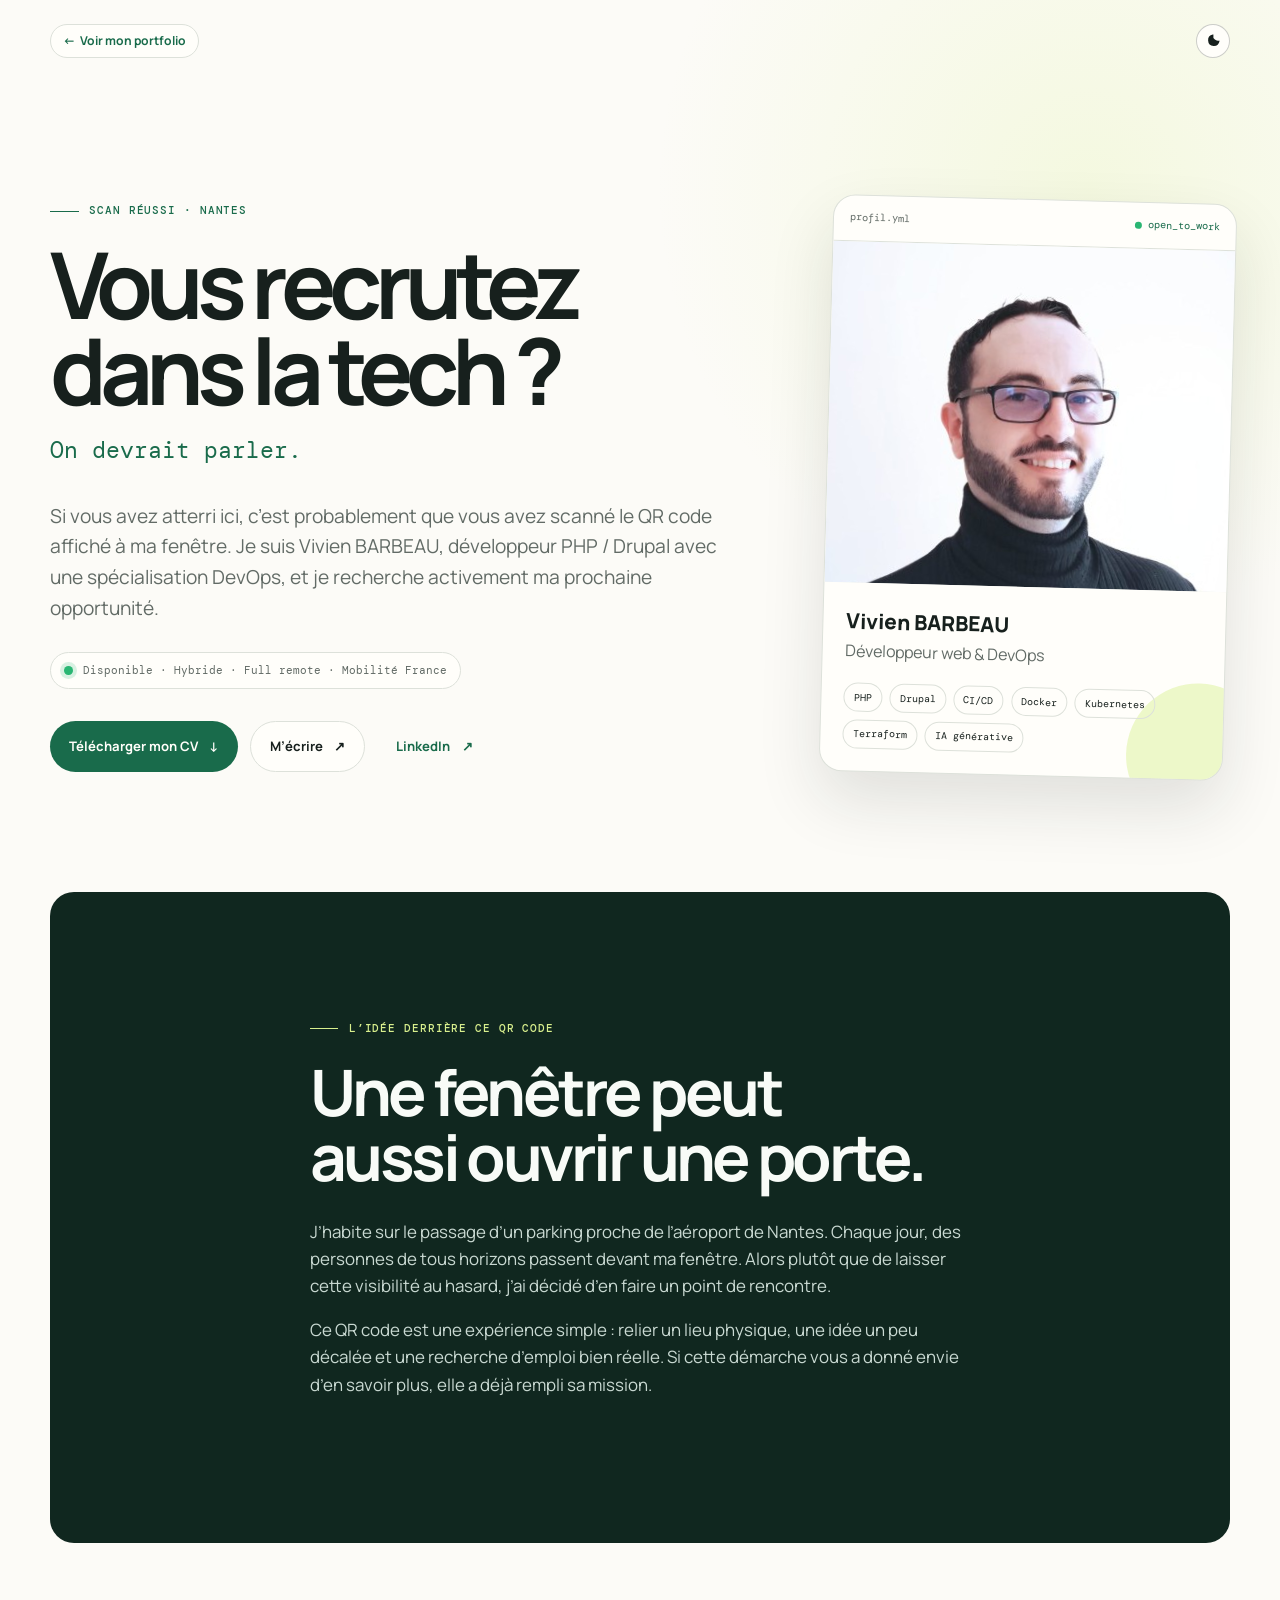
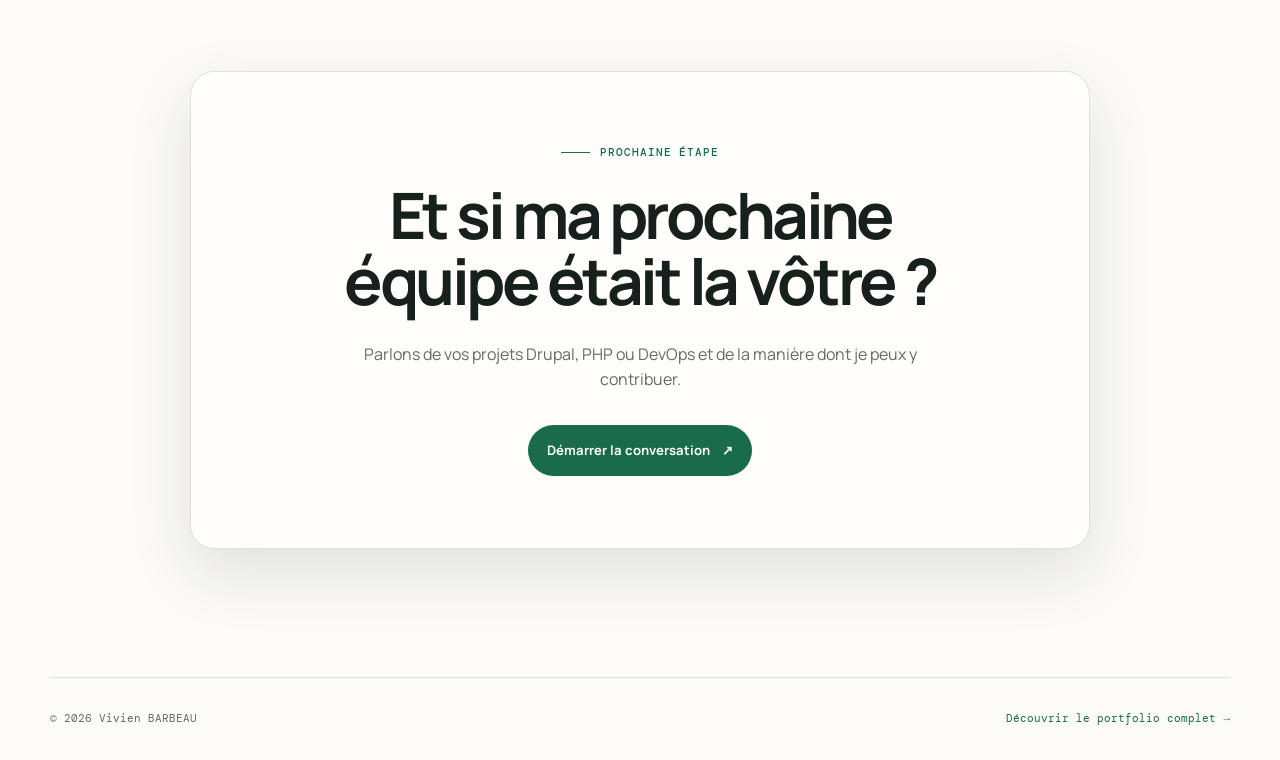
==== qrcode/index.html @ be9e88f1 "Add QR code recruitment campaign" ====
<!doctype html>
<html lang="fr">
  <head>
    <meta charset="UTF-8" />
    <meta name="viewport" content="width=device-width, initial-scale=1.0" />
    <meta
      name="description"
      content="Vous recrutez dans la tech ? Découvrez Vivien BARBEAU, développeur PHP, Drupal et DevOps disponible pour une nouvelle opportunité."
    />
    <meta name="robots" content="noindex, follow" />
    <meta name="theme-color" content="#f5f3ec" />
    <meta property="og:title" content="Vous recrutez dans la tech ? On devrait parler." />
    <meta
      property="og:description"
      content="Un QR code sur une fenêtre, une recherche d’emploi et peut-être notre prochaine collaboration."
    />
    <meta property="og:type" content="website" />
    <meta property="og:site_name" content="Vivien BARBEAU" />
    <meta property="og:url" content="https://vivienbarbeau.fr/qrcode/" />
    <meta property="og:image" content="https://vivienbarbeau.fr/qrcode/assets/qrcode-og.png" />
    <meta property="og:image:width" content="1200" />
    <meta property="og:image:height" content="630" />
    <meta property="og:image:alt" content="Vous recrutez dans la tech ? Vivien BARBEAU, développeur PHP, Drupal et DevOps." />
    <meta name="twitter:card" content="summary_large_image" />
    <meta name="twitter:title" content="Vous recrutez dans la tech ? On devrait parler." />
    <meta
      name="twitter:description"
      content="Un QR code sur une fenêtre, une recherche d’emploi et peut-être notre prochaine collaboration."
    />
    <meta name="twitter:image" content="https://vivienbarbeau.fr/qrcode/assets/qrcode-og.png" />
    <link rel="canonical" href="https://vivienbarbeau.fr/qrcode/" />
    <script>
      (() => {
        const theme = localStorage.getItem("theme") === "dark" ? "dark" : "light";
        document.documentElement.dataset.theme = theme;
        const meta = document.querySelector('meta[name="theme-color"]');
        if (meta) meta.content = theme === "dark" ? "#161511" : "#f5f3ec";
      })();
    </script>
    <title>Vous recrutez dans la tech ? — Vivien BARBEAU</title>
    <link rel="icon" href="/assets/favicon.svg" type="image/svg+xml" />
    <link rel="preconnect" href="https://fonts.googleapis.com" />
    <link rel="preconnect" href="https://fonts.gstatic.com" crossorigin />
    <link
      href="https://fonts.googleapis.com/css2?family=DM+Mono:wght@400;500&family=Manrope:wght@400;500;600;700;800&display=swap"
      rel="stylesheet"
    />
    <link rel="stylesheet" href="assets/qrcode.css?v=20260928b" />
    <script src="assets/qrcode.js?v=20260928b" defer></script>
    <script
      data-goatcounter="https://vivienbarbeau.goatcounter.com/count"
      async
      src="https://gc.zgo.at/count.js"
    ></script>
  </head>
  <body>
    <a class="skip-link" href="#contenu">Aller au contenu</a>

    <header class="campaign-header">
      <a
        class="portfolio-link"
        href="/"
        data-goatcounter-click="portfolio-view"
        data-goatcounter-title="Consultation du portfolio"
      >
        <span aria-hidden="true">←</span> Voir mon portfolio
      </a>
      <button class="theme-toggle" type="button" data-theme-toggle aria-pressed="false">
        <svg class="icon-moon" viewBox="0 0 24 24" aria-hidden="true">
          <path
            fill="currentColor"
            d="M12.6 2.2a.8.8 0 0 0-.9.2 8.6 8.6 0 1 0 10 10 .8.8 0 0 0-1-.9 6.9 6.9 0 0 1-8.1-8.3Z"
          />
        </svg>
        <svg class="icon-sun" viewBox="0 0 24 24" aria-hidden="true">
          <path
            fill="currentColor"
            d="M12 7.2a4.8 4.8 0 1 0 0 9.6 4.8 4.8 0 0 0 0-9.6Zm0-5a.8.8 0 0 1 .8.8v1.6a.8.8 0 0 1-1.6 0V3a.8.8 0 0 1 .8-.8Zm0 16.4a.8.8 0 0 1 .8.8V21a.8.8 0 0 1-1.6 0v-1.6a.8.8 0 0 1 .8-.8Zm9-7.6a.8.8 0 0 1-.8.8h-1.6a.8.8 0 0 1 0-1.6H20a.8.8 0 0 1 .8.8ZM5.4 12a.8.8 0 0 1-.8.8H3a.8.8 0 0 1 0-1.6h1.6a.8.8 0 0 1 .8.8Zm12.8-6.2a.8.8 0 0 1 0 1.1l-1.1 1.2a.8.8 0 1 1-1.2-1.1l1.2-1.2a.8.8 0 0 1 1.1 0ZM8.1 16.9a.8.8 0 0 1 0 1.1l-1.2 1.2a.8.8 0 0 1-1.1-1.1l1.2-1.2a.8.8 0 0 1 1.1 0Zm9.9 1.2a.8.8 0 0 1-1.1 0l-1.2-1.2a.8.8 0 0 1 1.2-1.1l1.1 1.2a.8.8 0 0 1 0 1.1ZM8.1 7.1 7 5.9A.8.8 0 0 1 8.1 4.8l1.2 1.1A.8.8 0 0 1 8.1 7.1Z"
          />
        </svg>
        <span class="sr-only">Activer le thème sombre</span>
      </button>
    </header>

    <main id="contenu">
      <section class="campaign-hero">
        <div class="hero-copy">
          <p class="eyebrow"><span></span>Scan réussi · Nantes</p>
          <h1>Vous recrutez<br />dans la tech&nbsp;?</h1>
          <p class="hero-lead">On devrait parler.</p>
          <p class="hero-intro">
            Si vous avez atterri ici, c’est probablement que vous avez scanné le QR code
            affiché à ma fenêtre. Je suis Vivien BARBEAU, développeur PHP / Drupal avec
            une spécialisation DevOps, et je recherche activement ma prochaine opportunité.
          </p>

          <div class="availability" aria-label="Disponibilité professionnelle">
            <span class="availability-dot" aria-hidden="true"></span>
            <span>Disponible · Hybride · Full remote · Mobilité France</span>
          </div>

          <div class="hero-actions" aria-label="Découvrir mon profil et me contacter">
            <a
              class="button button-primary"
              href="/assets/CV_Vivien_BARBEAU_PHP_Drupal_DevOps.pdf"
              download
              data-goatcounter-click="cv-download"
              data-goatcounter-title="Téléchargement du CV"
            >
              Télécharger mon CV <span aria-hidden="true">↓</span>
            </a>
            <a
              class="button button-secondary"
              href="mailto:vivien.barbeau.contact@gmail.com?subject=%5BQR%20Code%5D%20Prise%20de%20contact"
              data-goatcounter-click="email-contact"
              data-goatcounter-title="Prise de contact par e-mail"
            >
              M’écrire <span aria-hidden="true">↗</span>
            </a>
            <a
              class="button button-text"
              href="https://www.linkedin.com/in/vivien-barbeau/"
              target="_blank"
              rel="noreferrer"
              data-goatcounter-click="linkedin-profile"
              data-goatcounter-title="Consultation du profil LinkedIn"
            >
              LinkedIn <span aria-hidden="true">↗</span>
            </a>
          </div>
        </div>

        <aside class="profile-card" aria-label="Profil technique de Vivien BARBEAU">
          <div class="profile-card-topline">
            <span>profil.yml</span>
            <span class="status"><i aria-hidden="true"></i> open_to_work</span>
          </div>
          <div class="profile-portrait">
            <img src="/assets/vivien-barbeau.jpg" alt="Portrait de Vivien BARBEAU" />
          </div>
          <div class="profile-content">
            <p class="profile-name">Vivien BARBEAU</p>
            <p>Développeur web &amp; DevOps</p>
            <ul aria-label="Compétences principales">
              <li>PHP</li>
              <li>Drupal</li>
              <li>CI/CD</li>
              <li>Docker</li>
              <li>Kubernetes</li>
              <li>Terraform</li>
              <li>IA générative</li>
            </ul>
          </div>
        </aside>
      </section>

      <section class="story-section" aria-labelledby="histoire-titre">
        <div class="story-copy">
          <p class="eyebrow eyebrow-light"><span></span>L’idée derrière ce QR code</p>
          <h2 id="histoire-titre">Une fenêtre peut aussi ouvrir une porte.</h2>
          <p>
            J’habite sur le passage d’un parking proche de l’aéroport de Nantes. Chaque jour,
            des personnes de tous horizons passent devant ma fenêtre. Alors plutôt que de
            laisser cette visibilité au hasard, j’ai décidé d’en faire un point de rencontre.
          </p>
          <p>
            Ce QR code est une expérience simple&nbsp;: relier un lieu physique, une idée un peu
            décalée et une recherche d’emploi bien réelle. Si cette démarche vous a donné envie
            d’en savoir plus, elle a déjà rempli sa mission.
          </p>
        </div>
      </section>

      <section class="contact-panel" aria-labelledby="contact-titre">
        <p class="eyebrow"><span></span>Prochaine étape</p>
        <h2 id="contact-titre">Et si ma prochaine équipe était la vôtre&nbsp;?</h2>
        <p>Parlons de vos projets Drupal, PHP ou DevOps et de la manière dont je peux y contribuer.</p>
        <a
          class="button button-primary"
          href="mailto:vivien.barbeau.contact@gmail.com?subject=%5BQR%20Code%5D%20Prise%20de%20contact"
          data-goatcounter-click="email-contact"
          data-goatcounter-title="Prise de contact par e-mail"
        >
          Démarrer la conversation <span aria-hidden="true">↗</span>
        </a>
      </section>

      <template id="window-photo-template">
        <figure class="window-photo">
          <img
            src="assets/qr-window-photo.jpg"
            alt="L’affiche avec le QR code installée sur la fenêtre de Vivien"
            loading="lazy"
          />
          <figcaption>Le QR code, installé sur la fenêtre à l’origine de cette expérience.</figcaption>
        </figure>
      </template>
    </main>

    <footer class="campaign-footer">
      <span>© <span data-year></span> Vivien BARBEAU</span>
      <a href="/">Découvrir le portfolio complet <span aria-hidden="true">→</span></a>
    </footer>
  </body>
</html>
---- qrcode/assets/qrcode.css ----
:root {
  --paper: #fcfbf7;
  --paper-deep: #f1f3ee;
  --ink: #17201d;
  --muted: #626b66;
  --line: #dde1da;
  --green: #196b4b;
  --green-deep: #10271f;
  --lime: #d8ef8d;
  --surface: #fffefa;
  --on-green: #fffefa;
  --on-green-muted: #d4e6de;
  --shadow: rgba(23, 32, 29, 0.12);
  --glow: rgba(216, 239, 141, 0.22);
  --mono: "DM Mono", monospace;
  --sans: "Manrope", sans-serif;
  color-scheme: light;
}

html[data-theme="dark"] {
  --paper: #161511;
  --paper-deep: #1c1b17;
  --ink: #dce8e4;
  --muted: #9ca4a0;
  --line: #353630;
  --green: #94e4c4;
  --green-deep: #0b1d16;
  --lime: #c8e07c;
  --surface: #1c1b17;
  --on-green: #0c0e0c;
  --on-green-muted: rgba(12, 14, 12, 0.68);
  --shadow: rgba(0, 0, 0, 0.28);
  --glow: rgba(148, 228, 196, 0.1);
  color-scheme: dark;
}

* { box-sizing: border-box; }

html { font-size: 16px; scroll-behavior: smooth; }

body {
  min-width: 320px;
  margin: 0;
  overflow-x: hidden;
  color: var(--ink);
  background:
    radial-gradient(circle at 85% 8%, var(--glow), transparent 27rem),
    var(--paper);
  font-family: var(--sans);
  line-height: 1.6;
  -webkit-font-smoothing: antialiased;
}

a { color: inherit; }
img { display: block; max-width: 100%; }
button { font: inherit; }

:focus-visible {
  outline: 3px solid var(--lime);
  outline-offset: 4px;
}

.sr-only {
  position: absolute;
  width: 1px;
  height: 1px;
  padding: 0;
  margin: -1px;
  overflow: hidden;
  clip: rect(0, 0, 0, 0);
  white-space: nowrap;
  border: 0;
}

.skip-link {
  position: fixed;
  z-index: 100;
  top: 1rem;
  left: 1rem;
  padding: 0.7rem 1rem;
  background: var(--ink);
  color: var(--paper);
  transform: translateY(-160%);
}

.skip-link:focus { transform: none; }

.campaign-header {
  display: flex;
  align-items: center;
  justify-content: space-between;
  width: min(calc(100% - 3rem), 1180px);
  margin-inline: auto;
  padding-block: 1.5rem;
}

.portfolio-link {
  display: inline-flex;
  align-items: center;
  gap: 0.3rem;
  min-height: 2.15rem;
  padding: 0.35rem 0.75rem;
  border: 1px solid var(--line);
  border-radius: 999px;
  background: var(--surface);
  color: var(--green);
  font-size: 0.76rem;
  font-weight: 700;
  text-decoration: none;
}

.portfolio-link:hover { border-color: var(--green); }

.theme-toggle {
  display: grid;
  width: 2.15rem;
  height: 2.15rem;
  padding: 0;
  border: 1px solid color-mix(in srgb, var(--ink) 22%, transparent);
  border-radius: 50%;
  background: var(--surface);
  color: var(--ink);
  cursor: pointer;
  place-items: center;
}

.theme-toggle svg { width: 1rem; height: 1rem; }
html[data-theme="dark"] .icon-moon { display: none; }
html:not([data-theme="dark"]) .icon-sun { display: none; }

.campaign-hero {
  display: grid;
  grid-template-columns: minmax(0, 1.25fr) minmax(300px, 0.75fr);
  align-items: center;
  width: min(calc(100% - 3rem), 1180px);
  min-height: calc(100vh - 5.65rem);
  margin-inline: auto;
  padding-block: clamp(3.5rem, 8vw, 8rem);
  gap: clamp(3rem, 8vw, 7rem);
}

.eyebrow {
  display: flex;
  align-items: center;
  gap: 0.65rem;
  margin: 0 0 1.3rem;
  color: var(--green);
  font-family: var(--mono);
  font-size: 0.7rem;
  font-weight: 500;
  letter-spacing: 0.08em;
  text-transform: uppercase;
}

.eyebrow span {
  width: 1.8rem;
  height: 1px;
  background: currentColor;
}

h1, h2, p { margin-top: 0; }

h1 {
  max-width: 780px;
  margin-bottom: 0;
  font-size: clamp(3.4rem, 7.2vw, 6.5rem);
  line-height: 0.94;
  letter-spacing: -0.075em;
  text-wrap: balance;
}

.hero-lead {
  margin: 1.1rem 0 0;
  color: var(--green);
  font-family: var(--mono);
  font-size: clamp(1.15rem, 2vw, 1.45rem);
}

.hero-intro {
  max-width: 680px;
  margin: 2rem 0 0;
  color: var(--muted);
  font-size: clamp(1.02rem, 1.5vw, 1.22rem);
}

.availability {
  display: inline-flex;
  align-items: center;
  gap: 0.65rem;
  margin-top: 1.8rem;
  padding: 0.55rem 0.8rem;
  border: 1px solid var(--line);
  border-radius: 999px;
  background: var(--surface);
  color: var(--muted);
  font-family: var(--mono);
  font-size: 0.67rem;
}

.availability-dot {
  width: 0.55rem;
  height: 0.55rem;
  border-radius: 50%;
  background: #2ab673;
  box-shadow: 0 0 0 4px color-mix(in srgb, #2ab673 18%, transparent);
}

.hero-actions {
  display: flex;
  flex-wrap: wrap;
  align-items: center;
  gap: 0.75rem;
  margin-top: 2rem;
}

.button {
  display: inline-flex;
  align-items: center;
  justify-content: center;
  gap: 0.7rem;
  min-height: 3.2rem;
  padding: 0.75rem 1.2rem;
  border-radius: 999px;
  font-size: 0.82rem;
  font-weight: 700;
  text-decoration: none;
}

.button-primary { background: var(--green); color: var(--on-green); }
.button-primary:hover { background: var(--ink); color: var(--paper); }
.button-secondary { border: 1px solid var(--line); background: var(--surface); }
.button-secondary:hover { border-color: var(--ink); }
.button-text { color: var(--green); }

.profile-card {
  position: relative;
  overflow: hidden;
  border: 1px solid var(--line);
  border-radius: 1.4rem;
  background: var(--surface);
  box-shadow: 0 1.8rem 4rem var(--shadow);
  transform: rotate(1.5deg);
}

.profile-card::after {
  position: absolute;
  right: -3rem;
  bottom: -3rem;
  width: 9rem;
  height: 9rem;
  border-radius: 50%;
  background: var(--lime);
  content: "";
  opacity: 0.45;
}

.profile-card-topline {
  display: flex;
  align-items: center;
  justify-content: space-between;
  padding: 0.9rem 1rem;
  border-bottom: 1px solid var(--line);
  color: var(--muted);
  font-family: var(--mono);
  font-size: 0.64rem;
}

.status { display: flex; align-items: center; gap: 0.4rem; color: var(--green); }
.status i { width: 0.45rem; height: 0.45rem; border-radius: 50%; background: #2ab673; }

.profile-portrait { overflow: hidden; aspect-ratio: 1.18; background: var(--paper-deep); }
.profile-portrait img { width: 100%; height: 100%; object-fit: cover; object-position: center 25%; }

.profile-content { position: relative; z-index: 1; padding: 1.4rem; }
.profile-content p { margin-bottom: 0; color: var(--muted); }
.profile-content .profile-name { color: var(--ink); font-size: 1.3rem; font-weight: 800; }

.profile-content ul {
  display: flex;
  flex-wrap: wrap;
  gap: 0.45rem;
  margin: 1.2rem 0 0;
  padding: 0;
  list-style: none;
}

.profile-content li {
  padding: 0.35rem 0.58rem;
  border: 1px solid var(--line);
  border-radius: 999px;
  font-family: var(--mono);
  font-size: 0.62rem;
}

.story-section {
  width: min(calc(100% - 3rem), 1180px);
  margin-inline: auto;
  padding-block: clamp(5rem, 10vw, 9rem);
  border-radius: 1.5rem;
  background: var(--green-deep);
  color: #f8fbf7;
}

.story-copy { max-width: 840px; margin-inline: auto; padding-inline: clamp(2rem, 7vw, 6rem); }
.eyebrow-light { color: var(--lime); }

.story-copy h2, .contact-panel h2 {
  margin-bottom: 1.8rem;
  font-size: clamp(2.2rem, 5vw, 4.3rem);
  line-height: 1.02;
  letter-spacing: -0.055em;
  text-wrap: balance;
}

.story-copy > p:not(.eyebrow) { color: #c9d9d2; font-size: 1.06rem; }

.contact-panel {
  width: min(calc(100% - 3rem), 900px);
  margin: clamp(5rem, 10vw, 9rem) auto;
  padding: clamp(2rem, 6vw, 4.5rem);
  border: 1px solid var(--line);
  border-radius: 1.5rem;
  background: var(--surface);
  text-align: center;
  box-shadow: 0 1.5rem 4rem var(--shadow);
}

.contact-panel .eyebrow { justify-content: center; }
.contact-panel h2 { max-width: 700px; margin-inline: auto; }
.contact-panel > p:not(.eyebrow) { max-width: 620px; margin: 0 auto 2rem; color: var(--muted); }

.window-photo {
  width: min(calc(100% - 3rem), 900px);
  margin: 0 auto 7rem;
}

.window-photo img { width: 100%; border-radius: 1.5rem; }
.window-photo figcaption { margin-top: 0.8rem; color: var(--muted); font-size: 0.78rem; }

.campaign-footer {
  display: flex;
  justify-content: space-between;
  width: min(calc(100% - 3rem), 1180px);
  margin-inline: auto;
  padding-block: 2rem;
  border-top: 1px solid var(--line);
  color: var(--muted);
  font-family: var(--mono);
  font-size: 0.68rem;
}

.campaign-footer a { color: var(--green); text-decoration: none; }

@media (max-width: 820px) {
  .campaign-hero { grid-template-columns: 1fr; min-height: 0; padding-block: 4rem 6rem; }
  .profile-card { width: min(100%, 440px); margin-inline: auto; transform: none; }
  .story-copy { padding-inline: clamp(2rem, 7vw, 4rem); }
}

@media (max-width: 560px) {
  .campaign-header, .campaign-hero, .story-section, .campaign-footer { width: min(calc(100% - 2rem), 1180px); }
  .theme-toggle { width: 1.8rem; height: 1.8rem; background: var(--paper); }
  .theme-toggle svg { width: 0.82rem; height: 0.82rem; }
  h1 { font-size: clamp(3rem, 15vw, 4.5rem); }
  .availability { align-items: flex-start; border-radius: 1rem; }
  .availability-dot { flex: 0 0 auto; margin-top: 0.34rem; }
  .hero-actions { display: grid; }
  .button { width: 100%; }
  .button-text { min-height: 2.4rem; }
  .story-copy { padding-inline: 1.5rem; }
  .contact-panel { width: calc(100% - 2rem); padding: 2rem 1.4rem; }
  .campaign-footer { flex-direction: column; gap: 0.7rem; }
}

@media (prefers-reduced-motion: reduce) {
  html { scroll-behavior: auto; }
  *, *::before, *::after { transition-duration: 0.01ms !important; }
}
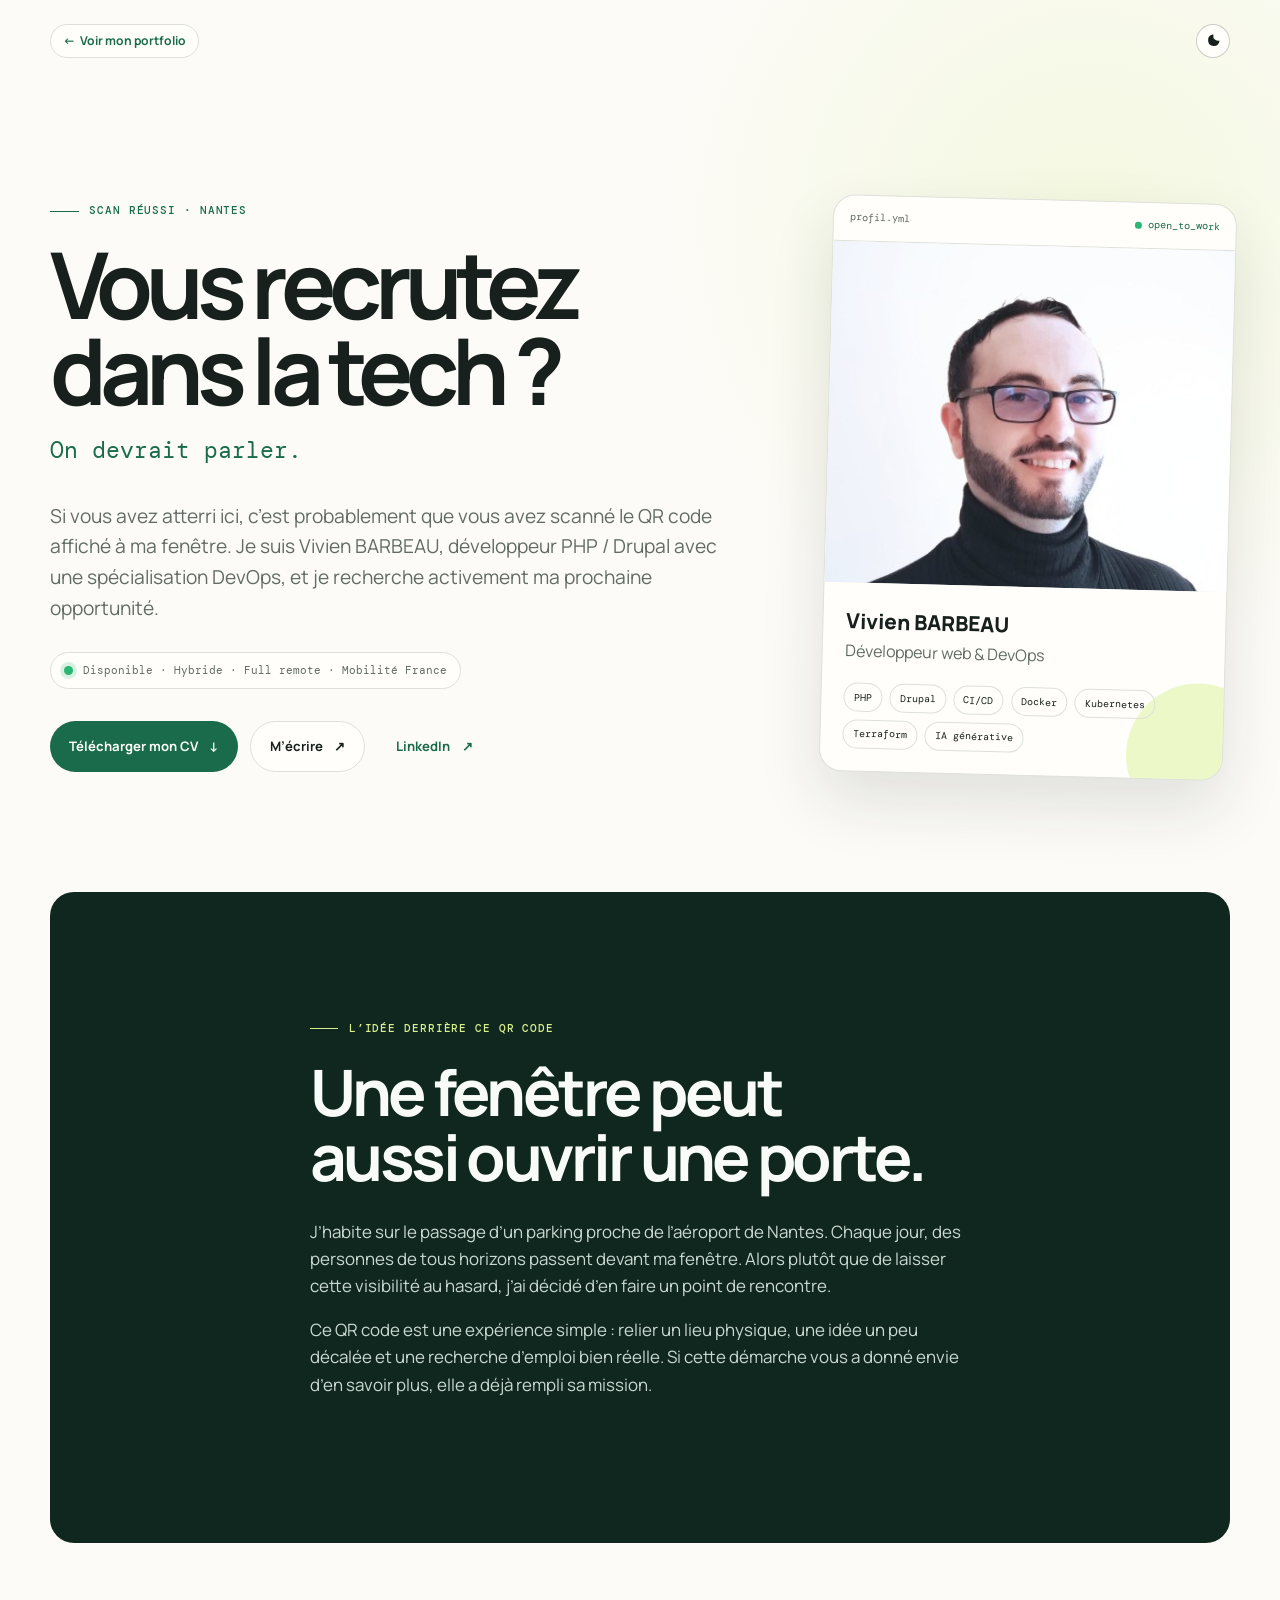
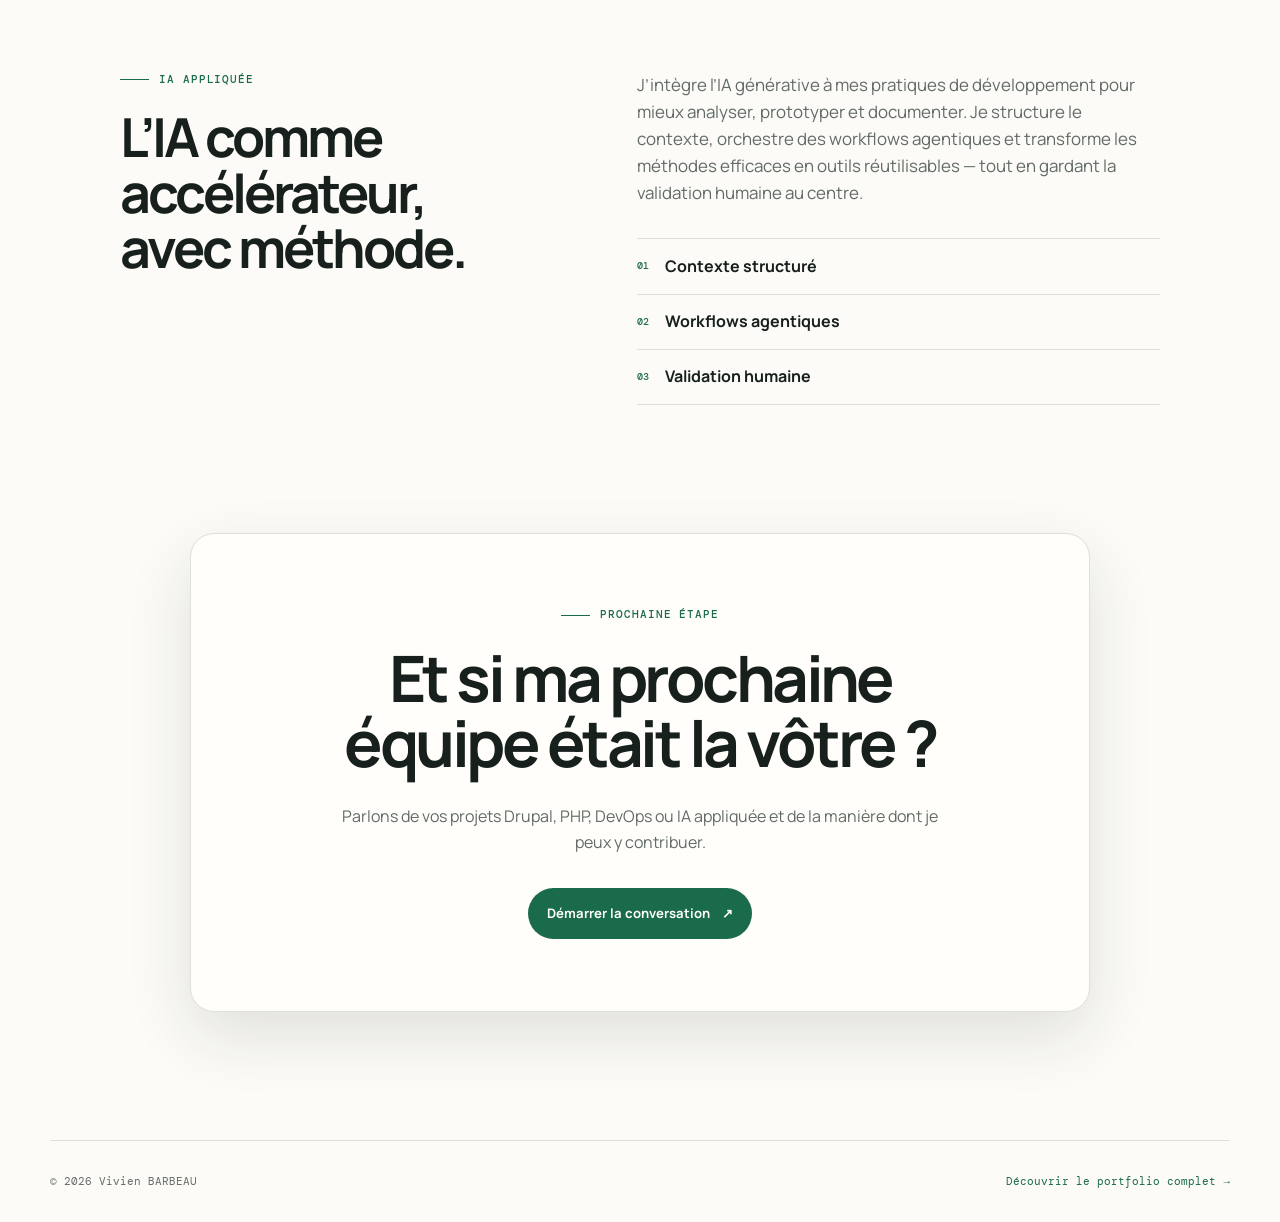
==== commit 4223d2be: "Add applied AI section to QR landing page" ====
--- a/qrcode/index.html
+++ b/qrcode/index.html
@@ -45,7 +45,7 @@
       href="https://fonts.googleapis.com/css2?family=DM+Mono:wght@400;500&family=Manrope:wght@400;500;600;700;800&display=swap"
       rel="stylesheet"
     />
-    <link rel="stylesheet" href="assets/qrcode.css?v=20260928b" />
+    <link rel="stylesheet" href="assets/qrcode.css?v=20260930a" />
     <script src="assets/qrcode.js?v=20260928b" defer></script>
     <script
       data-goatcounter="https://vivienbarbeau.goatcounter.com/count"
@@ -171,10 +171,33 @@
         </div>
       </section>
 
+      <section class="ai-section" aria-labelledby="ia-titre">
+        <div class="ai-heading">
+          <p class="eyebrow"><span></span>IA appliquée</p>
+          <h2 id="ia-titre">L’IA comme accélérateur, avec méthode.</h2>
+        </div>
+        <div class="ai-content">
+          <p>
+            J’intègre l’IA générative à mes pratiques de développement pour mieux analyser,
+            prototyper et documenter. Je structure le contexte, orchestre des workflows
+            agentiques et transforme les méthodes efficaces en outils réutilisables — tout en
+            gardant la validation humaine au centre.
+          </p>
+          <ul aria-label="Pratiques en intelligence artificielle">
+            <li><span>01</span>Contexte structuré</li>
+            <li><span>02</span>Workflows agentiques</li>
+            <li><span>03</span>Validation humaine</li>
+          </ul>
+        </div>
+      </section>
+
       <section class="contact-panel" aria-labelledby="contact-titre">
         <p class="eyebrow"><span></span>Prochaine étape</p>
         <h2 id="contact-titre">Et si ma prochaine équipe était la vôtre&nbsp;?</h2>
-        <p>Parlons de vos projets Drupal, PHP ou DevOps et de la manière dont je peux y contribuer.</p>
+        <p>
+          Parlons de vos projets Drupal, PHP, DevOps ou IA appliquée et de la manière dont je
+          peux y contribuer.
+        </p>
         <a
           class="button button-primary"
           href="mailto:vivien.barbeau.contact@gmail.com?subject=%5BQR%20Code%5D%20Prise%20de%20contact"
--- a/qrcode/assets/qrcode.css
+++ b/qrcode/assets/qrcode.css
@@ -314,6 +314,52 @@
 
 .story-copy > p:not(.eyebrow) { color: #c9d9d2; font-size: 1.06rem; }
 
+.ai-section {
+  display: grid;
+  grid-template-columns: minmax(0, 0.9fr) minmax(0, 1.1fr);
+  width: min(calc(100% - 3rem), 1040px);
+  margin: clamp(5rem, 10vw, 9rem) auto 0;
+  gap: clamp(2rem, 7vw, 6rem);
+}
+
+.ai-heading h2 {
+  max-width: 520px;
+  margin-bottom: 0;
+  font-size: clamp(2.2rem, 4.2vw, 3.8rem);
+  line-height: 1.03;
+  letter-spacing: -0.055em;
+  text-wrap: balance;
+}
+
+.ai-content > p {
+  margin-bottom: 2rem;
+  color: var(--muted);
+  font-size: 1.06rem;
+}
+
+.ai-content ul {
+  margin: 0;
+  padding: 0;
+  border-top: 1px solid var(--line);
+  list-style: none;
+}
+
+.ai-content li {
+  display: flex;
+  align-items: center;
+  gap: 1rem;
+  padding: 0.9rem 0;
+  border-bottom: 1px solid var(--line);
+  font-weight: 700;
+}
+
+.ai-content li span {
+  color: var(--green);
+  font-family: var(--mono);
+  font-size: 0.65rem;
+  font-weight: 500;
+}
+
 .contact-panel {
   width: min(calc(100% - 3rem), 900px);
   margin: clamp(5rem, 10vw, 9rem) auto;
@@ -355,6 +401,7 @@
   .campaign-hero { grid-template-columns: 1fr; min-height: 0; padding-block: 4rem 6rem; }
   .profile-card { width: min(100%, 440px); margin-inline: auto; transform: none; }
   .story-copy { padding-inline: clamp(2rem, 7vw, 4rem); }
+  .ai-section { grid-template-columns: 1fr; }
 }
 
 @media (max-width: 560px) {
@@ -368,6 +415,7 @@
   .button { width: 100%; }
   .button-text { min-height: 2.4rem; }
   .story-copy { padding-inline: 1.5rem; }
+  .ai-section { width: calc(100% - 2rem); }
   .contact-panel { width: calc(100% - 2rem); padding: 2rem 1.4rem; }
   .campaign-footer { flex-direction: column; gap: 0.7rem; }
 }
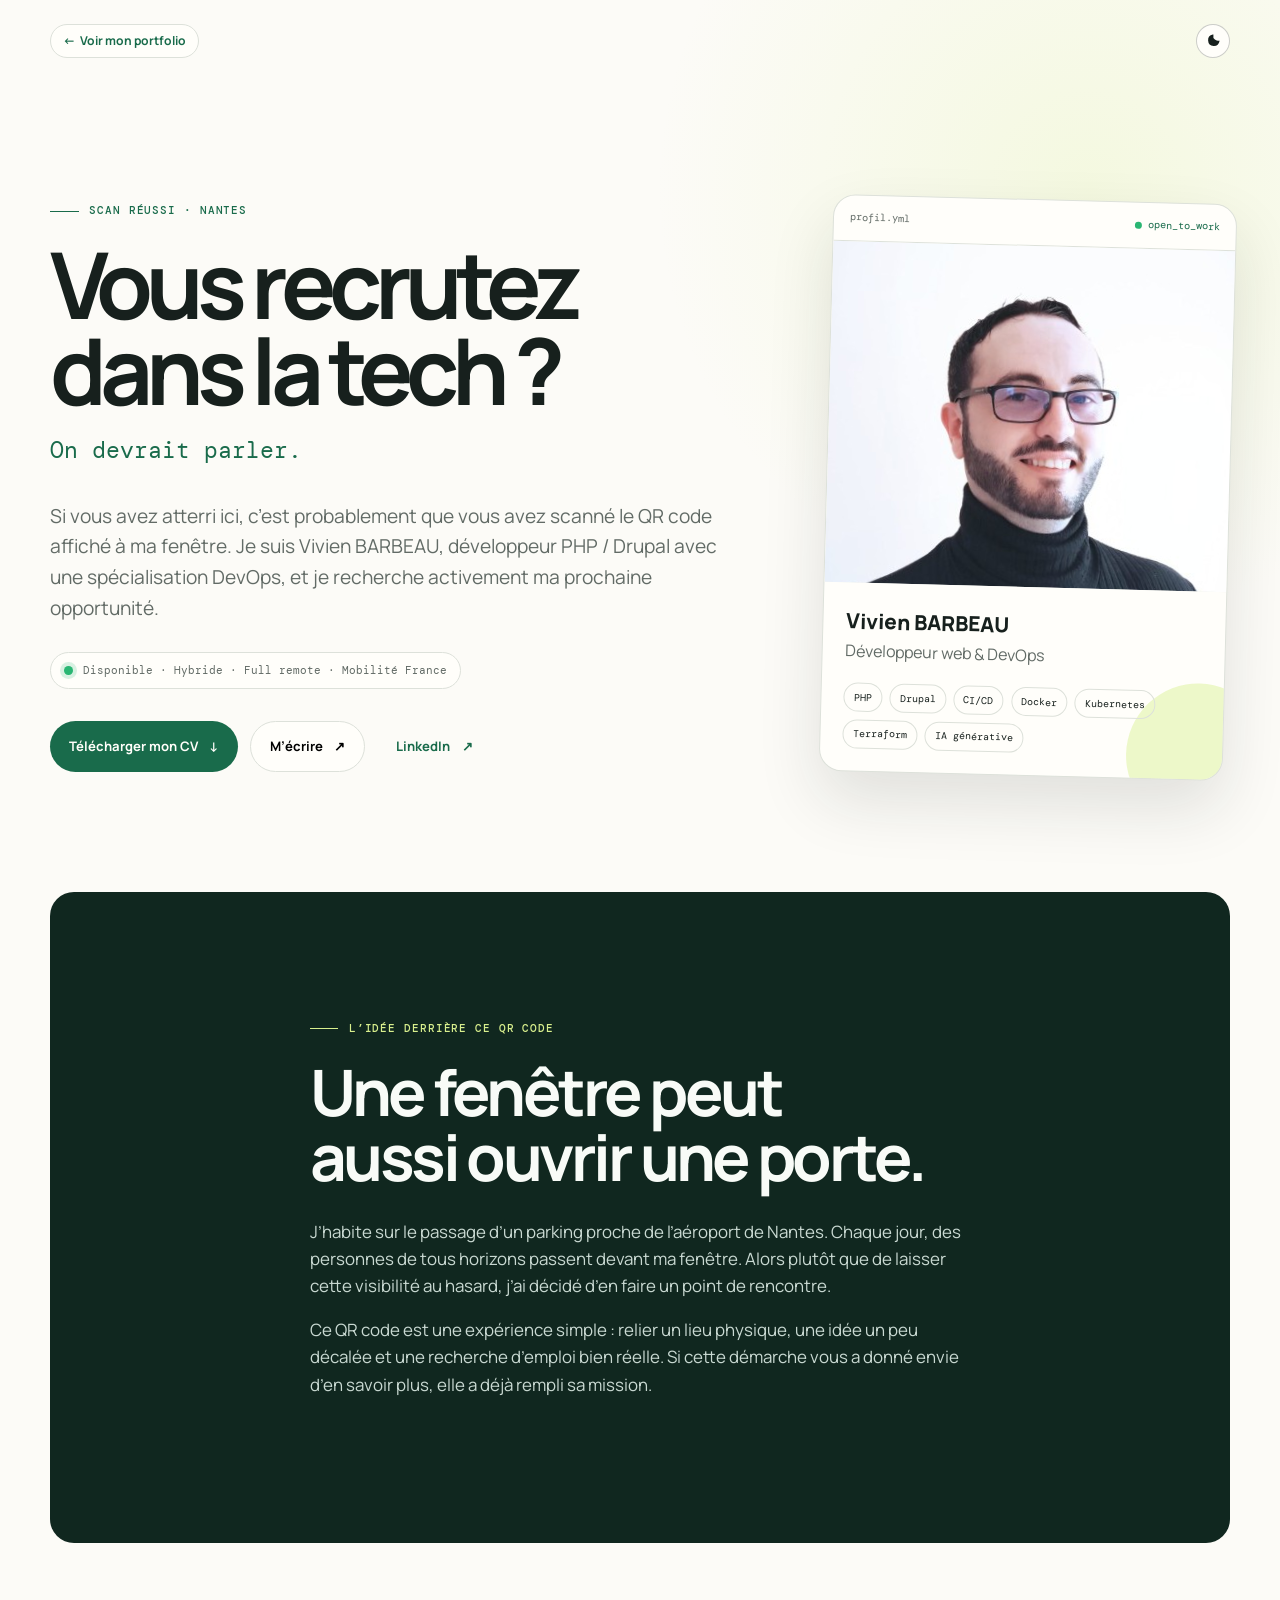
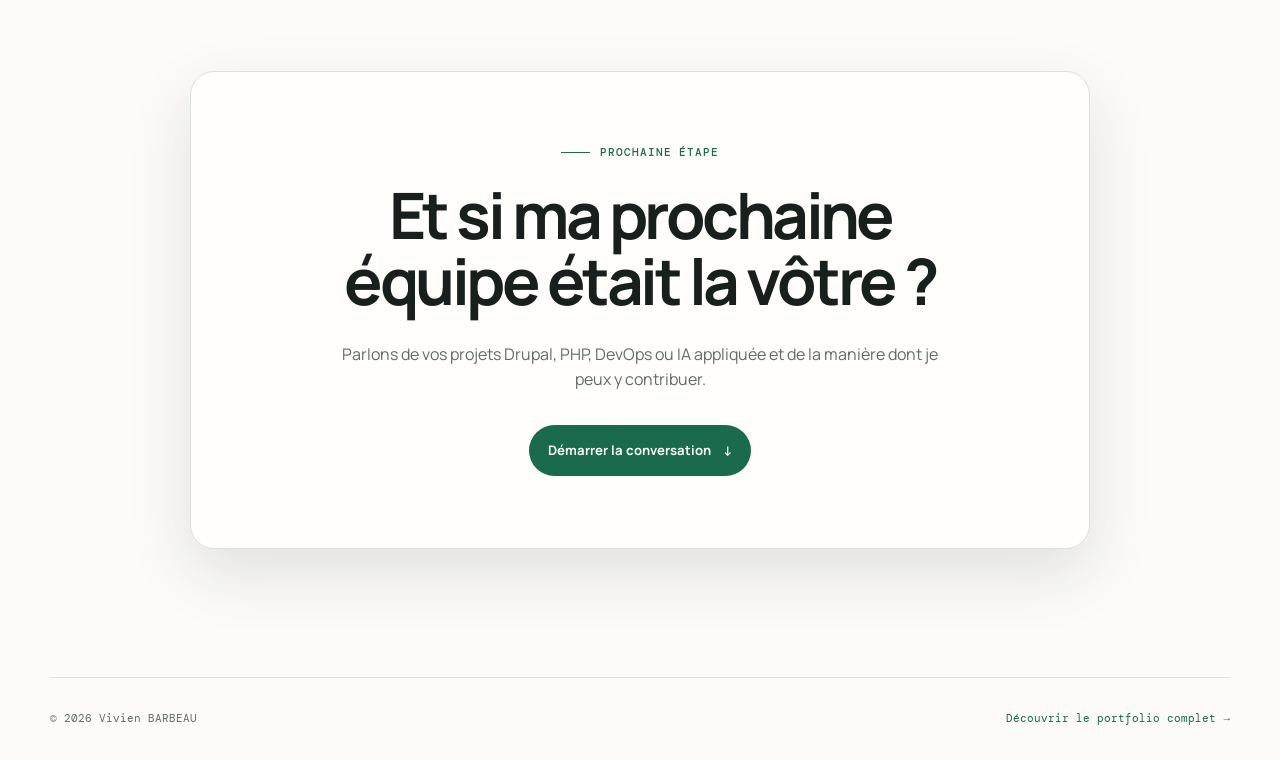
==== commit f8f5bc1d: "Add email copying with confirmation tooltips and simplify QR landing page" ====
--- a/qrcode/index.html
+++ b/qrcode/index.html
@@ -45,8 +45,8 @@
       href="https://fonts.googleapis.com/css2?family=DM+Mono:wght@400;500&family=Manrope:wght@400;500;600;700;800&display=swap"
       rel="stylesheet"
     />
-    <link rel="stylesheet" href="assets/qrcode.css?v=20260930a" />
-    <script src="assets/qrcode.js?v=20260928b" defer></script>
+    <link rel="stylesheet" href="assets/qrcode.css?v=20261003c" />
+    <script src="assets/qrcode.js?v=20261003c" defer></script>
     <script
       data-goatcounter="https://vivienbarbeau.goatcounter.com/count"
       async
@@ -109,14 +109,18 @@
             >
               Télécharger mon CV <span aria-hidden="true">↓</span>
             </a>
-            <a
-              class="button button-secondary"
-              href="mailto:vivien.barbeau.contact@gmail.com?subject=%5BQR%20Code%5D%20Prise%20de%20contact"
-              data-goatcounter-click="email-contact"
-              data-goatcounter-title="Prise de contact par e-mail"
-            >
-              M’écrire <span aria-hidden="true">↗</span>
-            </a>
+            <div class="copy-control hero-email">
+              <button
+                class="button button-secondary"
+                type="button"
+                data-copy-hero-email
+                data-goatcounter-click="email-contact"
+                data-goatcounter-title="Prise de contact par e-mail"
+              >
+                M’écrire <span aria-hidden="true">↗</span>
+              </button>
+              <span class="copy-status" data-hero-copy-status aria-live="polite"></span>
+            </div>
             <a
               class="button button-text"
               href="https://www.linkedin.com/in/vivien-barbeau/"
@@ -171,26 +175,6 @@
         </div>
       </section>
 
-      <section class="ai-section" aria-labelledby="ia-titre">
-        <div class="ai-heading">
-          <p class="eyebrow"><span></span>IA appliquée</p>
-          <h2 id="ia-titre">L’IA comme accélérateur, avec méthode.</h2>
-        </div>
-        <div class="ai-content">
-          <p>
-            J’intègre l’IA générative à mes pratiques de développement pour mieux analyser,
-            prototyper et documenter. Je structure le contexte, orchestre des workflows
-            agentiques et transforme les méthodes efficaces en outils réutilisables — tout en
-            gardant la validation humaine au centre.
-          </p>
-          <ul aria-label="Pratiques en intelligence artificielle">
-            <li><span>01</span>Contexte structuré</li>
-            <li><span>02</span>Workflows agentiques</li>
-            <li><span>03</span>Validation humaine</li>
-          </ul>
-        </div>
-      </section>
-
       <section class="contact-panel" aria-labelledby="contact-titre">
         <p class="eyebrow"><span></span>Prochaine étape</p>
         <h2 id="contact-titre">Et si ma prochaine équipe était la vôtre&nbsp;?</h2>
@@ -198,14 +182,30 @@
           Parlons de vos projets Drupal, PHP, DevOps ou IA appliquée et de la manière dont je
           peux y contribuer.
         </p>
-        <a
+        <button
           class="button button-primary"
-          href="mailto:vivien.barbeau.contact@gmail.com?subject=%5BQR%20Code%5D%20Prise%20de%20contact"
+          type="button"
+          aria-expanded="false"
+          aria-controls="contact-email"
+          data-reveal-email
           data-goatcounter-click="email-contact"
           data-goatcounter-title="Prise de contact par e-mail"
         >
-          Démarrer la conversation <span aria-hidden="true">↗</span>
-        </a>
+          Démarrer la conversation <span aria-hidden="true">↓</span>
+        </button>
+        <div class="contact-email" id="contact-email" data-contact-email hidden>
+          <span>vivien.barbeau.contact@gmail.com</span>
+          <div class="copy-control">
+            <button class="copy-email" type="button" data-copy-email aria-label="Copier l’adresse e-mail" title="Copier l’adresse e-mail">
+              <svg viewBox="0 0 24 24" aria-hidden="true">
+                <rect x="8" y="8" width="12" height="12" rx="2" fill="none" stroke="currentColor" stroke-width="1.7" />
+                <path d="M16 8V6a2 2 0 0 0-2-2H6a2 2 0 0 0-2 2v8a2 2 0 0 0 2 2h2" fill="none" stroke="currentColor" stroke-width="1.7" />
+              </svg>
+            </button>
+            <span class="copy-status" data-copy-status aria-live="polite"></span>
+          </div>
+        </div>
+
       </section>
 
       <template id="window-photo-template">
--- a/qrcode/assets/qrcode.css
+++ b/qrcode/assets/qrcode.css
@@ -223,6 +223,9 @@
   border-radius: 999px;
   font-size: 0.82rem;
   font-weight: 700;
+  font-family: inherit;
+  border: 0;
+  cursor: pointer;
   text-decoration: none;
 }
 
@@ -374,6 +377,41 @@
 .contact-panel .eyebrow { justify-content: center; }
 .contact-panel h2 { max-width: 700px; margin-inline: auto; }
 .contact-panel > p:not(.eyebrow) { max-width: 620px; margin: 0 auto 2rem; color: var(--muted); }
+.contact-email {
+  display: flex;
+  width: fit-content;
+  max-width: 100%;
+  align-items: center;
+  justify-content: center;
+  gap: 0.65rem;
+  margin: 1.25rem auto 0;
+  padding: 0.5rem 0.6rem 0.5rem 1rem;
+  border: 1px solid var(--line);
+  border-radius: 999px;
+  color: var(--ink);
+  font-family: var(--mono);
+  font-size: clamp(0.68rem, 2.5vw, 0.85rem);
+  overflow-wrap: anywhere;
+}
+.contact-email[hidden] { display: none; }
+.copy-email {
+  display: grid;
+  flex: 0 0 auto;
+  width: 2.4rem;
+  height: 2.4rem;
+  place-items: center;
+  border: 0;
+  border-radius: 50%;
+  background: var(--surface);
+  color: var(--green);
+  cursor: pointer;
+}
+.copy-email:hover { background: var(--green); color: var(--on-green); }
+.copy-email svg { width: 1.15rem; height: 1.15rem; }
+.copy-control { position: relative; flex: 0 0 auto; }
+.copy-status { position: absolute; right: 0; bottom: calc(100% + 0.75rem); z-index: 2; width: max-content; max-width: min(240px, 70vw); margin: 0; padding: 0.7rem 0.9rem; border-radius: 0.65rem; background: var(--ink); color: var(--paper); box-shadow: 0 6px 18px rgb(0 0 0 / 18%); font-family: Manrope, sans-serif; font-size: 0.78rem; font-weight: 700; text-align: center; pointer-events: none; opacity: 0; }
+.copy-status::after { content: ""; position: absolute; right: 0.8rem; top: 100%; border: 6px solid transparent; border-top-color: var(--ink); }
+.copy-status.is-visible { opacity: 1; }
 
 .window-photo {
   width: min(calc(100% - 3rem), 900px);
